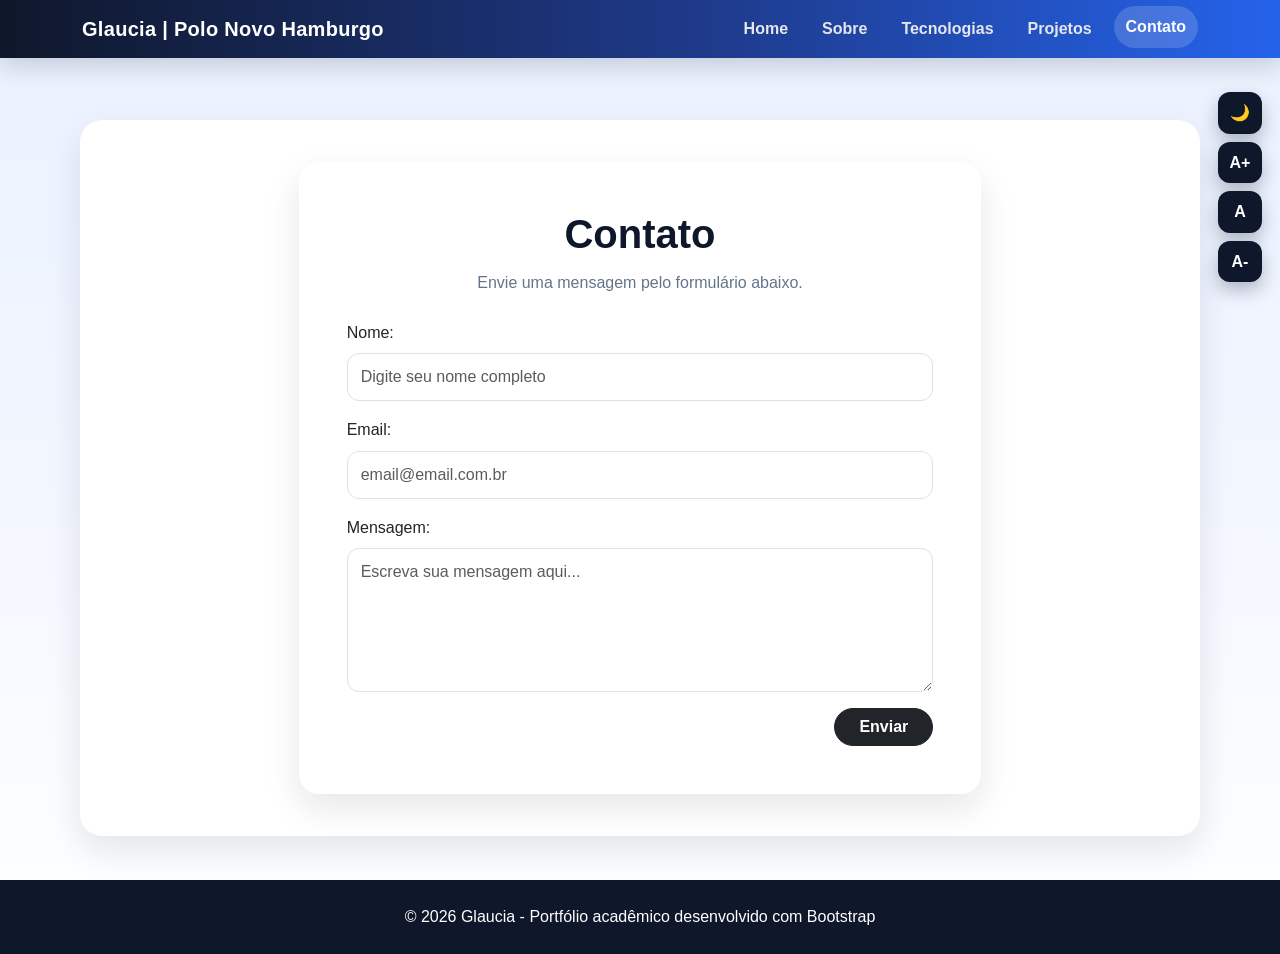
==== pages/contact.html @ ad6bcbd9 "Versão 1" ====
<!DOCTYPE html>
<html lang="pt-br">

<head>
  <meta charset="UTF-8">
  <meta name="viewport" content="width=device-width, initial-scale=1.0">
  <title>Contato - Glaucia</title>
  <link rel="icon" href="data:image/svg+xml,
  <svg xmlns='http://www.w3.org/2000/svg' viewBox='0 0 100 100'>
    <text x='50%' y='60%' font-size='70' text-anchor='middle'
        fill='%232563eb' font-family='Arial' font-weight='bold'>G</text>
  </svg>">
  <link href="https://cdn.jsdelivr.net/npm/bootstrap@5.3.3/dist/css/bootstrap.min.css" rel="stylesheet">
  <link href="https://cdn.jsdelivr.net/npm/bootstrap-icons@1.11.3/font/bootstrap-icons.css" rel="stylesheet">
  <link rel="stylesheet" href="../css/style.css">
</head>

<body>

  <nav class="navbar navbar-expand-lg navbar-dark menu-principal fixed-top">
    <div class="container">
      <a class="navbar-brand" href="../index.html">Glaucia | Polo Novo Hamburgo</a>
      <button class="navbar-toggler" type="button" data-bs-toggle="collapse" data-bs-target="#menuPrincipal"
        aria-controls="menuPrincipal" aria-expanded="false" aria-label="Abrir menu">
        <span class="navbar-toggler-icon"></span>
      </button>
      <div class="collapse navbar-collapse" id="menuPrincipal">
        <ul class="navbar-nav ms-auto">
          <li class="nav-item"><a class="nav-link" href="../index.html">Home</a></li>
          <li class="nav-item"><a class="nav-link" href="about.html">Sobre</a></li>
          <li class="nav-item"><a class="nav-link" href="curriculum.html">Tecnologias</a></li>
          <li class="nav-item"><a class="nav-link" href="projetos.html">Projetos</a></li>
          <li class="nav-item"><a class="nav-link active" href="contact.html">Contato</a></li>
        </ul>
      </div>
    </div>
  </nav>

  <div class="toolbar" aria-label="Ferramentas de acessibilidade">
    <button onclick="toggleDarkMode()" title="Modo noturno" aria-label="Alternar modo noturno">🌙</button>
    <button onclick="aumentarFonte()" title="Aumentar fonte" aria-label="Aumentar fonte">A+</button>
    <button onclick="resetarFonte()" title="Fonte normal" aria-label="Voltar ao tamanho normal da fonte">A</button>
    <button onclick="diminuirFonte()" title="Diminuir fonte" aria-label="Diminuir fonte">A-</button>
  </div>

  <main class="container pagina">
    <section class="row justify-content-center">
      <div class="col-lg-8">
        <div class="card form-card">
          <div class="card-body p-4 p-md-5">
            <h1 class="titulo-secao text-center">Contato</h1>
            <p class="subtitulo text-center mb-4">Envie uma mensagem pelo formulário abaixo.</p>

            <form id="formContato">
              <div class="mb-3">
                <label for="nome" class="form-label">Nome:</label>
                <input type="text" class="form-control" id="nome" placeholder="Digite seu nome completo" required>
              </div>

              <div class="mb-3">
                <label for="email" class="form-label">Email:</label>
                <input type="email" class="form-control" id="email" placeholder="email@email.com.br" required>
              </div>

              <div class="mb-3">
                <label for="mensagem" class="form-label">Mensagem:</label>
                <textarea id="mensagem" class="form-control" placeholder="Escreva sua mensagem aqui..." rows="5"
                  required></textarea>
              </div>

              <div class="d-grid d-md-flex justify-content-md-end">
                <button type="submit" class="btn btn-dark px-4">Enviar</button>
              </div>
            </form>

            <div id="mensagemSucesso" class="alert alert-success mt-3 d-none" role="alert">✅ Formulário enviado com
              sucesso!</div>
          </div>
        </div>
      </div>
    </section>
  </main>

  <footer class="footer">
    <p>© 2026 Glaucia - Portfólio acadêmico desenvolvido com Bootstrap</p>
  </footer>
  <script src="https://cdn.jsdelivr.net/npm/bootstrap@5.3.3/dist/js/bootstrap.bundle.min.js"></script>
  <script src="../js/script.js"></script>
</body>

</html>
---- css/style.css ----
* {
  margin: 0;
  padding: 0;
  box-sizing: border-box;
}

:root {
  --cor-primaria: #2563eb;
  --cor-secundaria: #0f172a;
  --cor-destaque: #38bdf8;
  --cor-fundo: #f2f6ff;
  --cor-card: #ffffff;
  --cor-texto: #1f2937;
  --cor-texto-suave: #64748b;
  --sombra: 0 14px 35px rgba(15, 23, 42, 0.10);
  --sombra-hover: 0 20px 45px rgba(15, 23, 42, 0.18);
}

html {
  scroll-behavior: smooth;
}

body {
  font-family: 'Segoe UI', Arial, sans-serif;
  background: linear-gradient(180deg, #eaf2ff 0%, var(--cor-fundo) 48%, #ffffff 100%);
  color: var(--cor-texto);
  font-size: 16px;
  line-height: 1.6;
  padding-top: 76px;
  transition: background 0.3s, color 0.3s, font-size 0.2s;
}

/* ================= NAVBAR ================= */
.menu-principal {
  background: linear-gradient(90deg, #0f172a 0%, #1e3a8a 55%, #2563eb 100%);
  box-shadow: 0 8px 24px rgba(15, 23, 42, 0.18);
}

.navbar-brand {
  color: #ffffff !important;
  font-weight: 800;
  letter-spacing: 0.3px;
}

.nav-link {
  color: #e5e7eb !important;
  font-weight: 600;
  margin-left: 10px;
  padding: 8px 12px !important;
  border-radius: 999px;
  transition: 0.25s;
}

.nav-link:hover,
.nav-link.active {
  color: #ffffff !important;
  background: rgba(255, 255, 255, 0.16);
  transform: translateY(-2px);
}

/* ================= ACESSIBILIDADE ================= */
.toolbar {
  position: fixed;
  top: 92px;
  right: 18px;
  z-index: 2000;
  display: flex;
  flex-direction: column;
  gap: 8px;
}

.toolbar button {
  border: none;
  background: var(--cor-secundaria);
  color: #ffffff;
  font-weight: 800;
  min-width: 44px;
  min-height: 40px;
  padding: 8px 10px;
  border-radius: 12px;
  cursor: pointer;
  box-shadow: 0 8px 18px rgba(15, 23, 42, 0.28);
  transition: 0.2s;
}

.toolbar button:hover {
  background: var(--cor-primaria);
  transform: scale(1.08);
}

/* ================= HERO ================= */
.hero {
  min-height: calc(100vh - 76px);
  display: flex;
  align-items: center;
  color: #ffffff;
  background:
    radial-gradient(circle at 85% 15%, rgba(56, 189, 248, 0.45), transparent 30%),
    linear-gradient(135deg, rgba(15, 23, 42, 0.96), rgba(30, 58, 138, 0.94));
  padding: 70px 0;
}

.tagline {
  display: inline-block;
  background: rgba(56, 189, 248, 0.16);
  border: 1px solid rgba(224, 242, 254, 0.40);
  color: #e0f2fe;
  padding: 8px 16px;
  border-radius: 999px;
  font-weight: 800;
  margin-bottom: 18px;
}

.hero h1 {
  font-size: clamp(2.4rem, 5vw, 4.2rem);
  font-weight: 900;
  line-height: 1.05;
  margin-bottom: 18px;
}

.hero .lead {
  color: #dbeafe;
  max-width: 720px;
}

.avatar-card {
  max-width: 340px;
  margin: 0 auto;
  padding: 32px;
  border-radius: 28px;
  background: rgba(255, 255, 255, 0.12);
  border: 1px solid rgba(255, 255, 255, 0.25);
  backdrop-filter: blur(10px);
  box-shadow: 0 25px 60px rgba(0, 0, 0, 0.28);
}

.avatar-circle {
  width: 170px;
  height: 170px;
  margin: 0 auto 18px;
  border-radius: 50%;
  display: flex;
  align-items: center;
  justify-content: center;
  background: linear-gradient(135deg, #38bdf8, #2563eb);
  color: #ffffff;
  font-size: 4rem;
  font-weight: 900;
  border: 6px solid rgba(255,255,255,0.9);
}

/* ================= PÁGINAS ================= */
.pagina {
  max-width: 1120px;
  width: 92%;
  margin: 44px auto;
  background: var(--cor-card);
  border-radius: 22px;
  padding: 42px;
  box-shadow: var(--sombra);
}

.titulo-secao {
  color: var(--cor-secundaria);
  font-weight: 900;
  margin-bottom: 12px;
}

.subtitulo {
  color: var(--cor-texto-suave);
  max-width: 760px;
  margin: 0 auto;
}

.card-premium,
.skill-card,
.project-card,
.form-card,
.info-box {
  border: none;
  border-radius: 20px;
  background: #ffffff;
  box-shadow: var(--sombra);
  transition: transform 0.25s, box-shadow 0.25s;
}

.card-premium:hover,
.skill-card:hover,
.project-card:hover {
  transform: translateY(-7px);
  box-shadow: var(--sombra-hover);
}

.icon-big {
  font-size: 2.7rem;
  color: var(--cor-primaria);
  margin-bottom: 12px;
}

.card-title {
  font-weight: 800;
  color: var(--cor-secundaria);
}

.info-box {
  background: #eef4ff;
  padding: 22px;
}

.info-box ul {
  margin-left: 20px;
  margin-bottom: 0;
}

.badge-tech {
  background: #dbeafe;
  color: #1e3a8a;
  border: 1px solid #bfdbfe;
}

.table-card {
  overflow: hidden;
}

.form-control {
  border-radius: 12px;
  padding: 11px 13px;
}

.btn {
  border-radius: 999px;
  font-weight: 700;
}

.footer {
  text-align: center;
  padding: 24px;
  margin-top: 40px;
  background: var(--cor-secundaria);
  color: #ffffff;
}

.footer p {
  margin: 0;
}

/* ================= DARK MODE ================= */
body.dark {
  background: #020617;
  color: #e5e7eb;
}

body.dark .pagina,
body.dark .card-premium,
body.dark .skill-card,
body.dark .project-card,
body.dark .form-card,
body.dark .table-card {
  background: #0f172a;
  color: #e5e7eb;
}

body.dark .titulo-secao,
body.dark .card-title,
body.dark h1,
body.dark h2,
body.dark h3,
body.dark h4 {
  color: #f8fafc;
}

body.dark .subtitulo,
body.dark .text-muted {
  color: #cbd5e1 !important;
}

body.dark .info-box {
  background: #111827;
}

body.dark .form-control {
  background: #020617;
  border-color: #334155;
  color: #ffffff;
}

body.dark .table {
  --bs-table-bg: #0f172a;
  --bs-table-color: #e5e7eb;
  --bs-table-striped-bg: #111827;
  --bs-table-striped-color: #e5e7eb;
}

body.dark .badge-tech {
  background: #1e3a8a;
  color: #dbeafe;
  border-color: #2563eb;
}

/* ================= RESPONSIVO ================= */
@media (max-width: 768px) {
  body {
    padding-top: 70px;
  }

  .hero {
    min-height: auto;
    text-align: center;
    padding: 56px 0;
  }

  .hero .d-flex {
    justify-content: center;
  }

  .pagina {
    width: 94%;
    padding: 26px;
    margin: 28px auto;
  }

  .toolbar {
    top: auto;
    right: 14px;
    bottom: 14px;
    flex-direction: row;
  }

  .nav-link {
    margin-left: 0;
    margin-top: 6px;
  }
}
.avatar-circle {
    width: 170px;
    height: 170px;
    border-radius: 50%;
    overflow: hidden; /* MUITO IMPORTANTE */
    display: flex;
    align-items: center;
    justify-content: center;
    background: #2563eb; /* pode manter ou tirar */
}

.avatar-circle img {
    width: 100%;
    height: 100%;
    object-fit: cover; /* faz encaixar certinho */
}
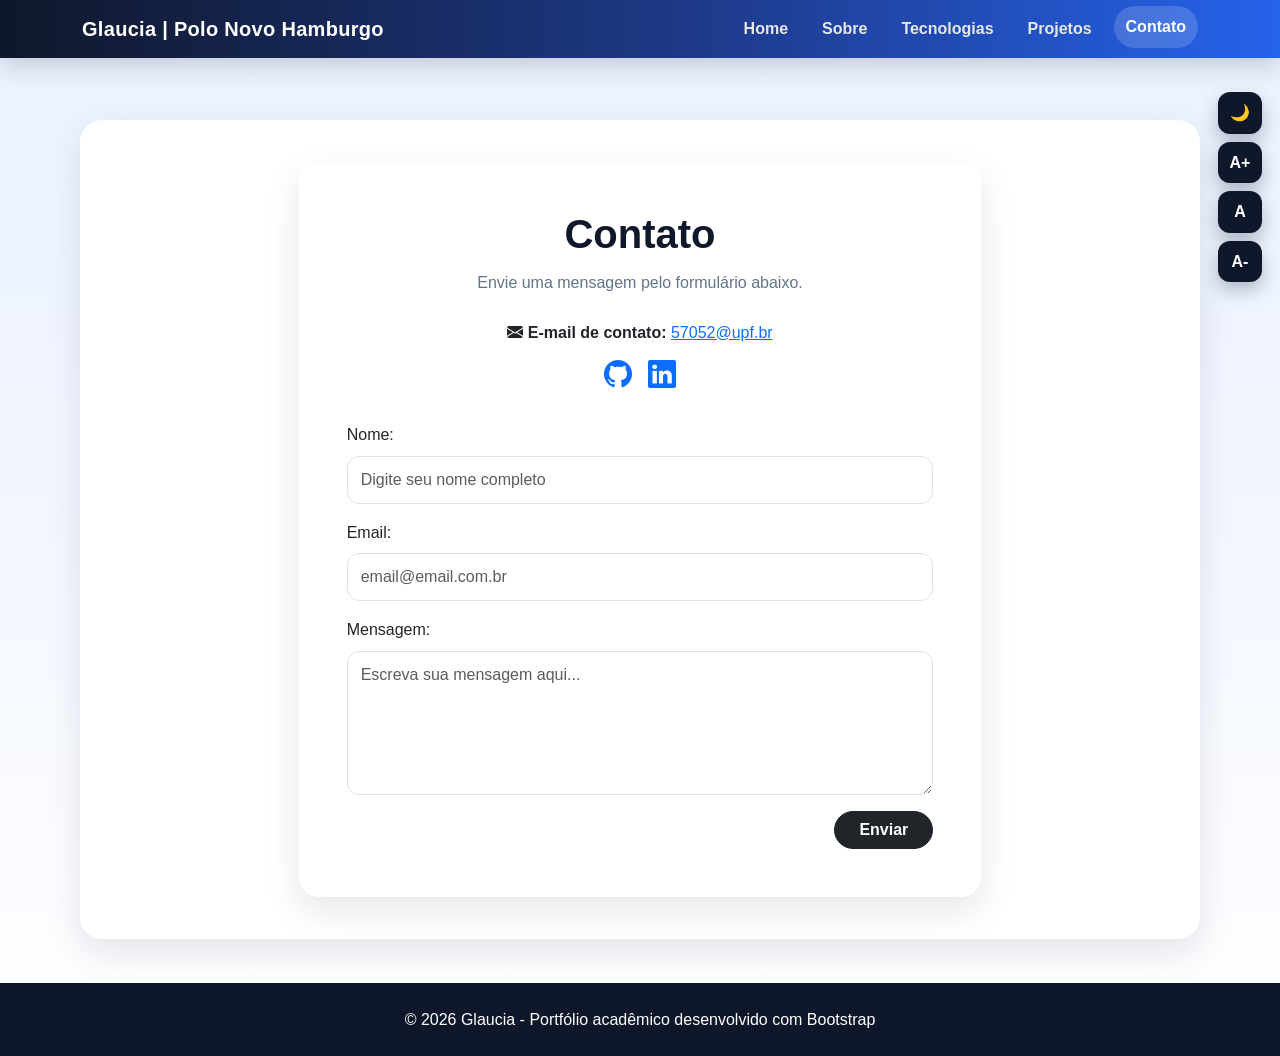
==== commit 7db73f04: "Versão 2" ====
--- a/pages/contact.html
+++ b/pages/contact.html
@@ -16,7 +16,6 @@
 </head>
 
 <body>
-
   <nav class="navbar navbar-expand-lg navbar-dark menu-principal fixed-top">
     <div class="container">
       <a class="navbar-brand" href="../index.html">Glaucia | Polo Novo Hamburgo</a>
@@ -51,6 +50,25 @@
             <h1 class="titulo-secao text-center">Contato</h1>
             <p class="subtitulo text-center mb-4">Envie uma mensagem pelo formulário abaixo.</p>
 
+            <div class="text-center mb-4">
+              <p class="mb-2">
+                <i class="bi bi-envelope-fill"></i>
+                <strong>E-mail de contato:</strong>
+                <a href="mailto:glaucia@email.com">57052@upf.br</a>
+              </p>
+
+              <div class="d-flex justify-content-center gap-3">
+                <a href="https://github.com/glauciacarine" target="_blank" aria-label="GitHub"
+                  class="text-decoration-none">
+                  <i class="bi bi-github fs-3"></i>
+                </a>
+                <a href="https://www.linkedin.com/in/glaucia-carine-tasso/" target="_blank" aria-label="LinkedIn"
+                  class="text-decoration-none">
+                  <i class="bi bi-linkedin fs-3"></i>
+                </a>
+              </div>
+            </div>
+
             <form id="formContato">
               <div class="mb-3">
                 <label for="nome" class="form-label">Nome:</label>
@@ -73,8 +91,9 @@
               </div>
             </form>
 
-            <div id="mensagemSucesso" class="alert alert-success mt-3 d-none" role="alert">✅ Formulário enviado com
-              sucesso!</div>
+            <div id="mensagemSucesso" class="alert alert-success mt-3 d-none" role="alert">
+              ✅ Formulário enviado com sucesso!
+            </div>
           </div>
         </div>
       </div>
@@ -84,6 +103,7 @@
   <footer class="footer">
     <p>© 2026 Glaucia - Portfólio acadêmico desenvolvido com Bootstrap</p>
   </footer>
+
   <script src="https://cdn.jsdelivr.net/npm/bootstrap@5.3.3/dist/js/bootstrap.bundle.min.js"></script>
   <script src="../js/script.js"></script>
 </body>
